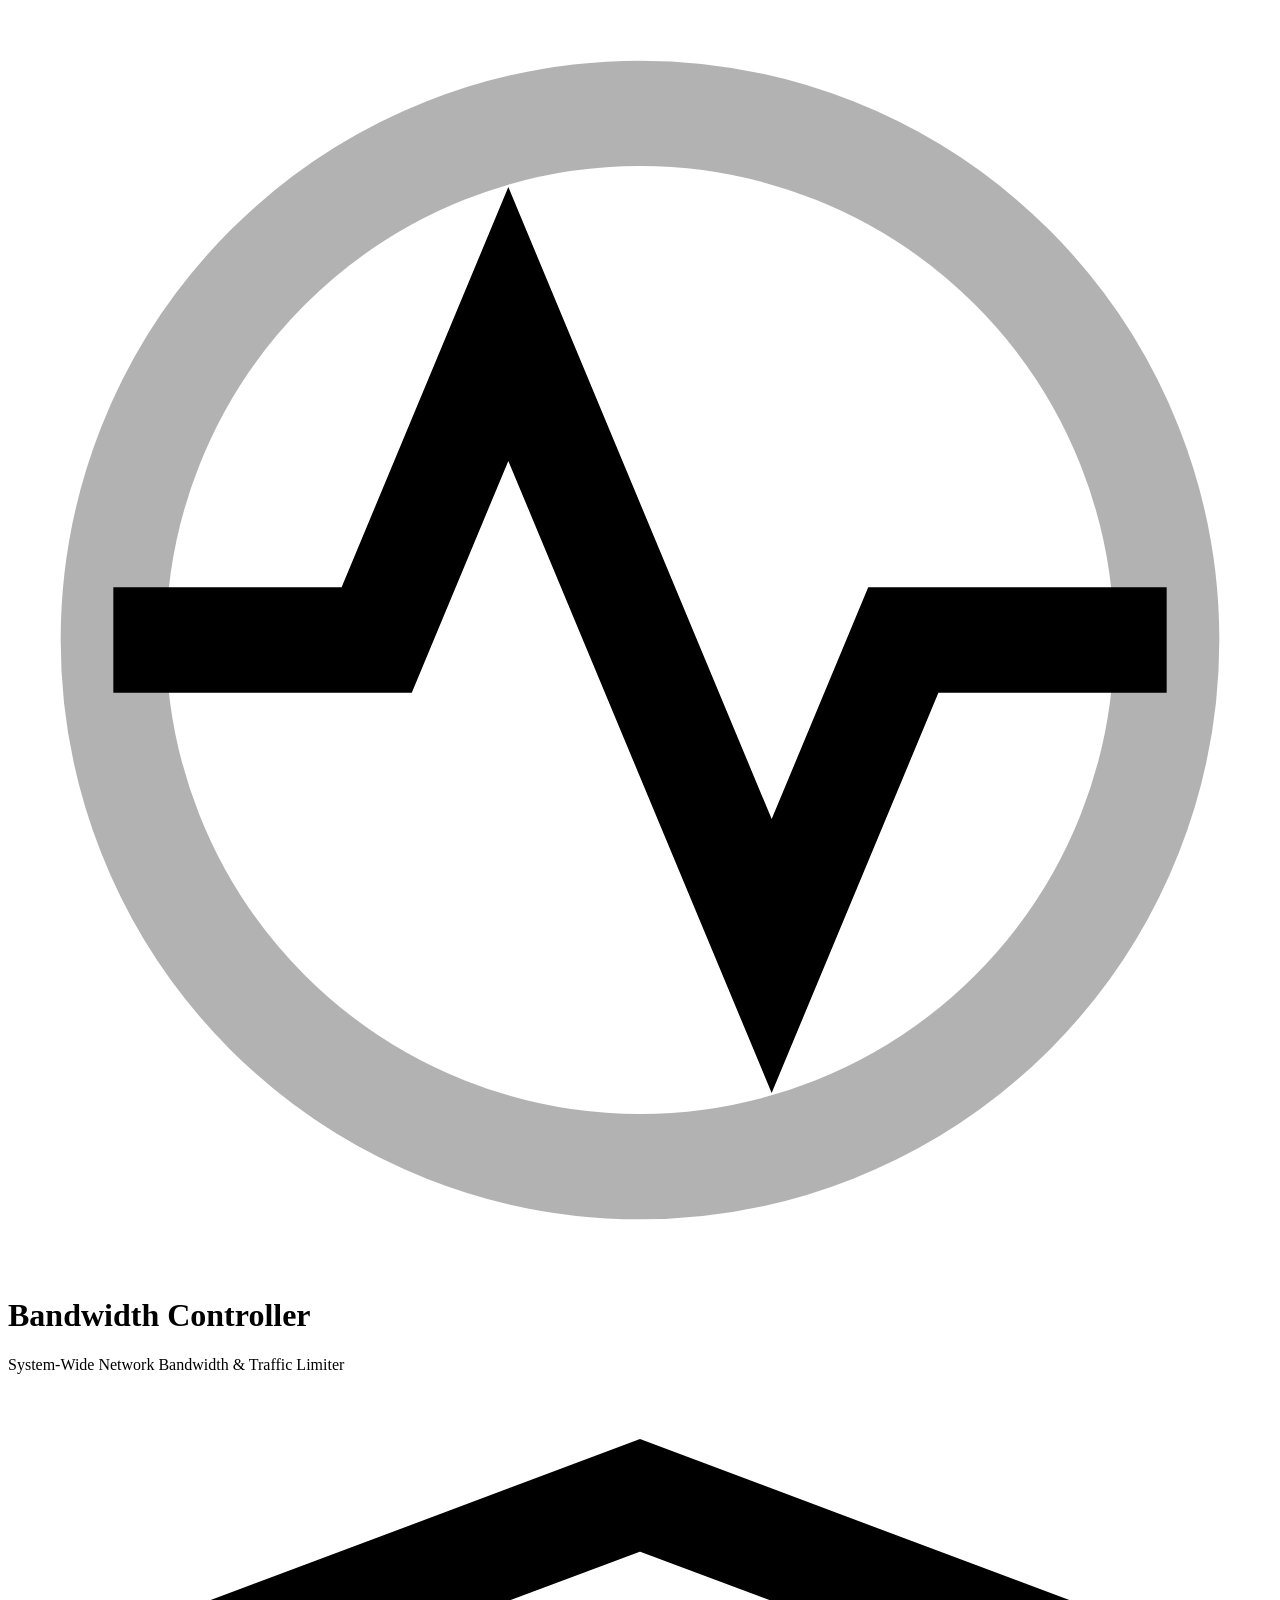
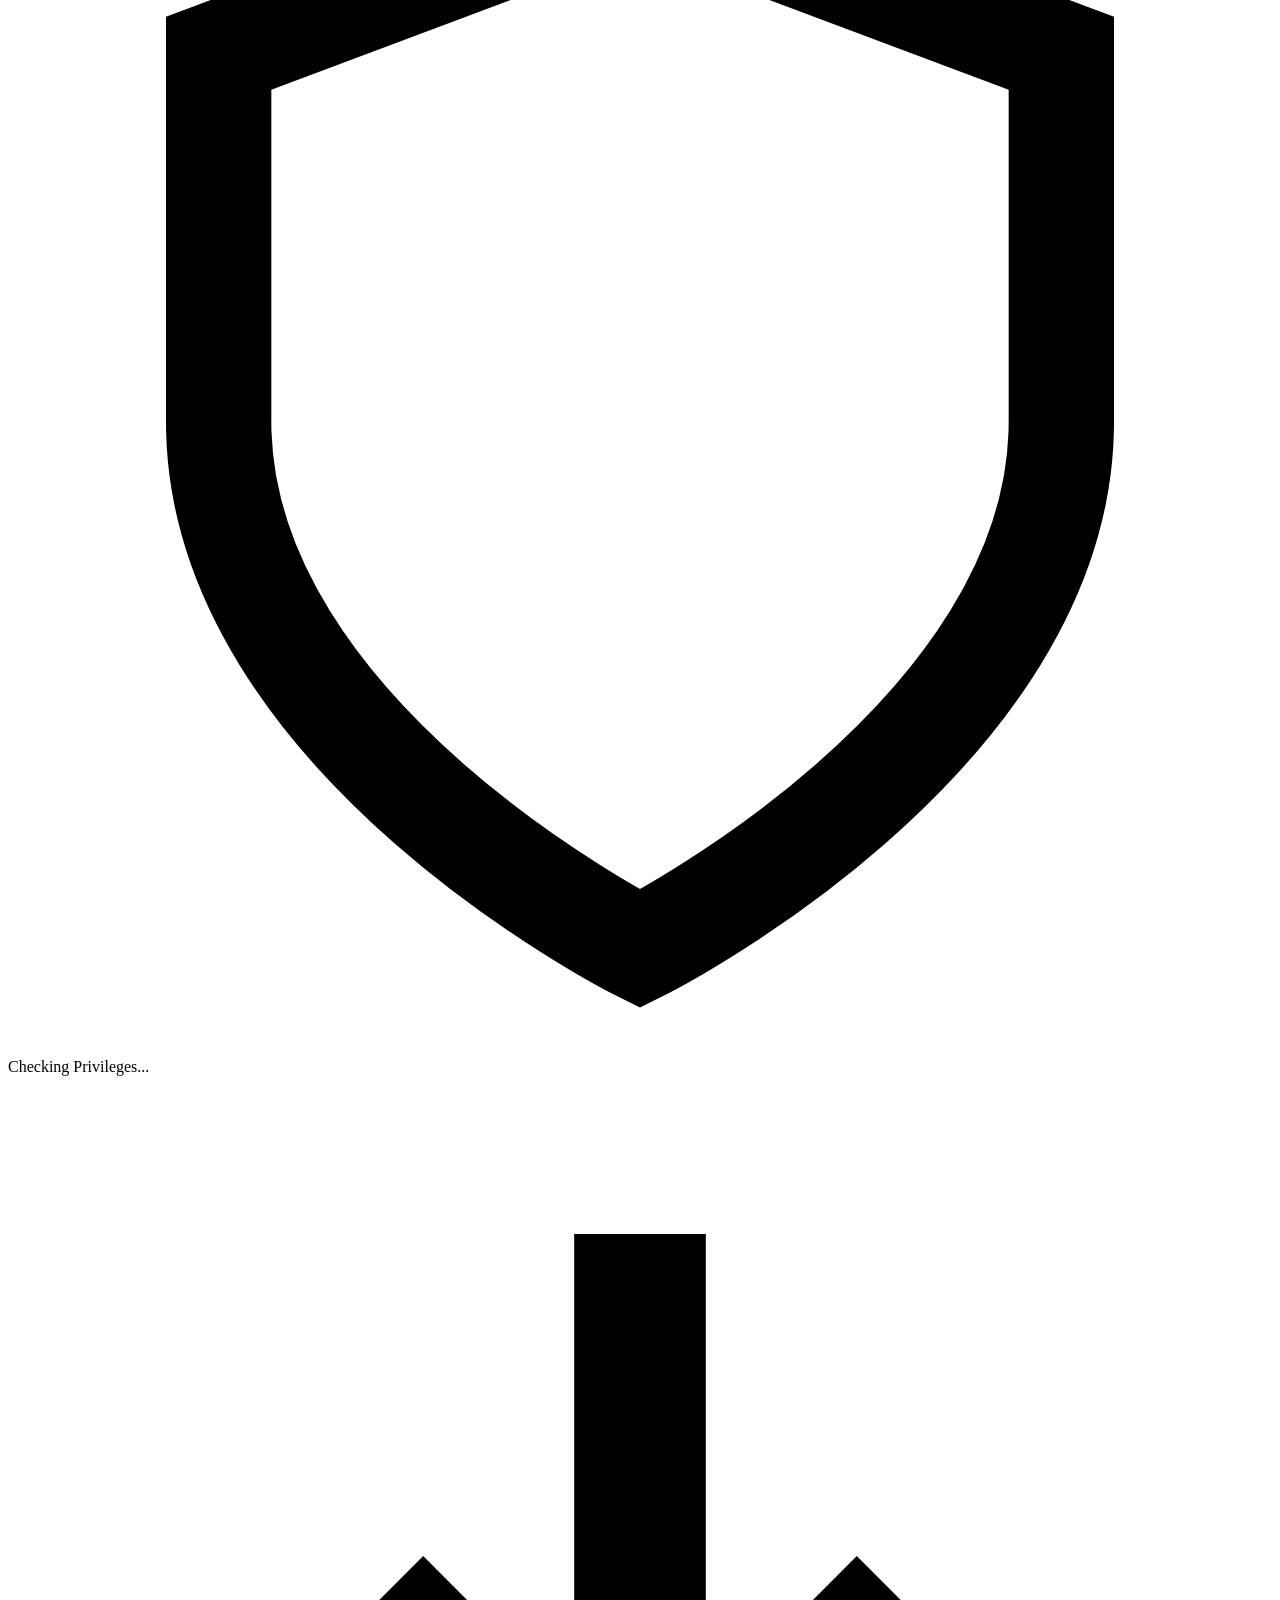
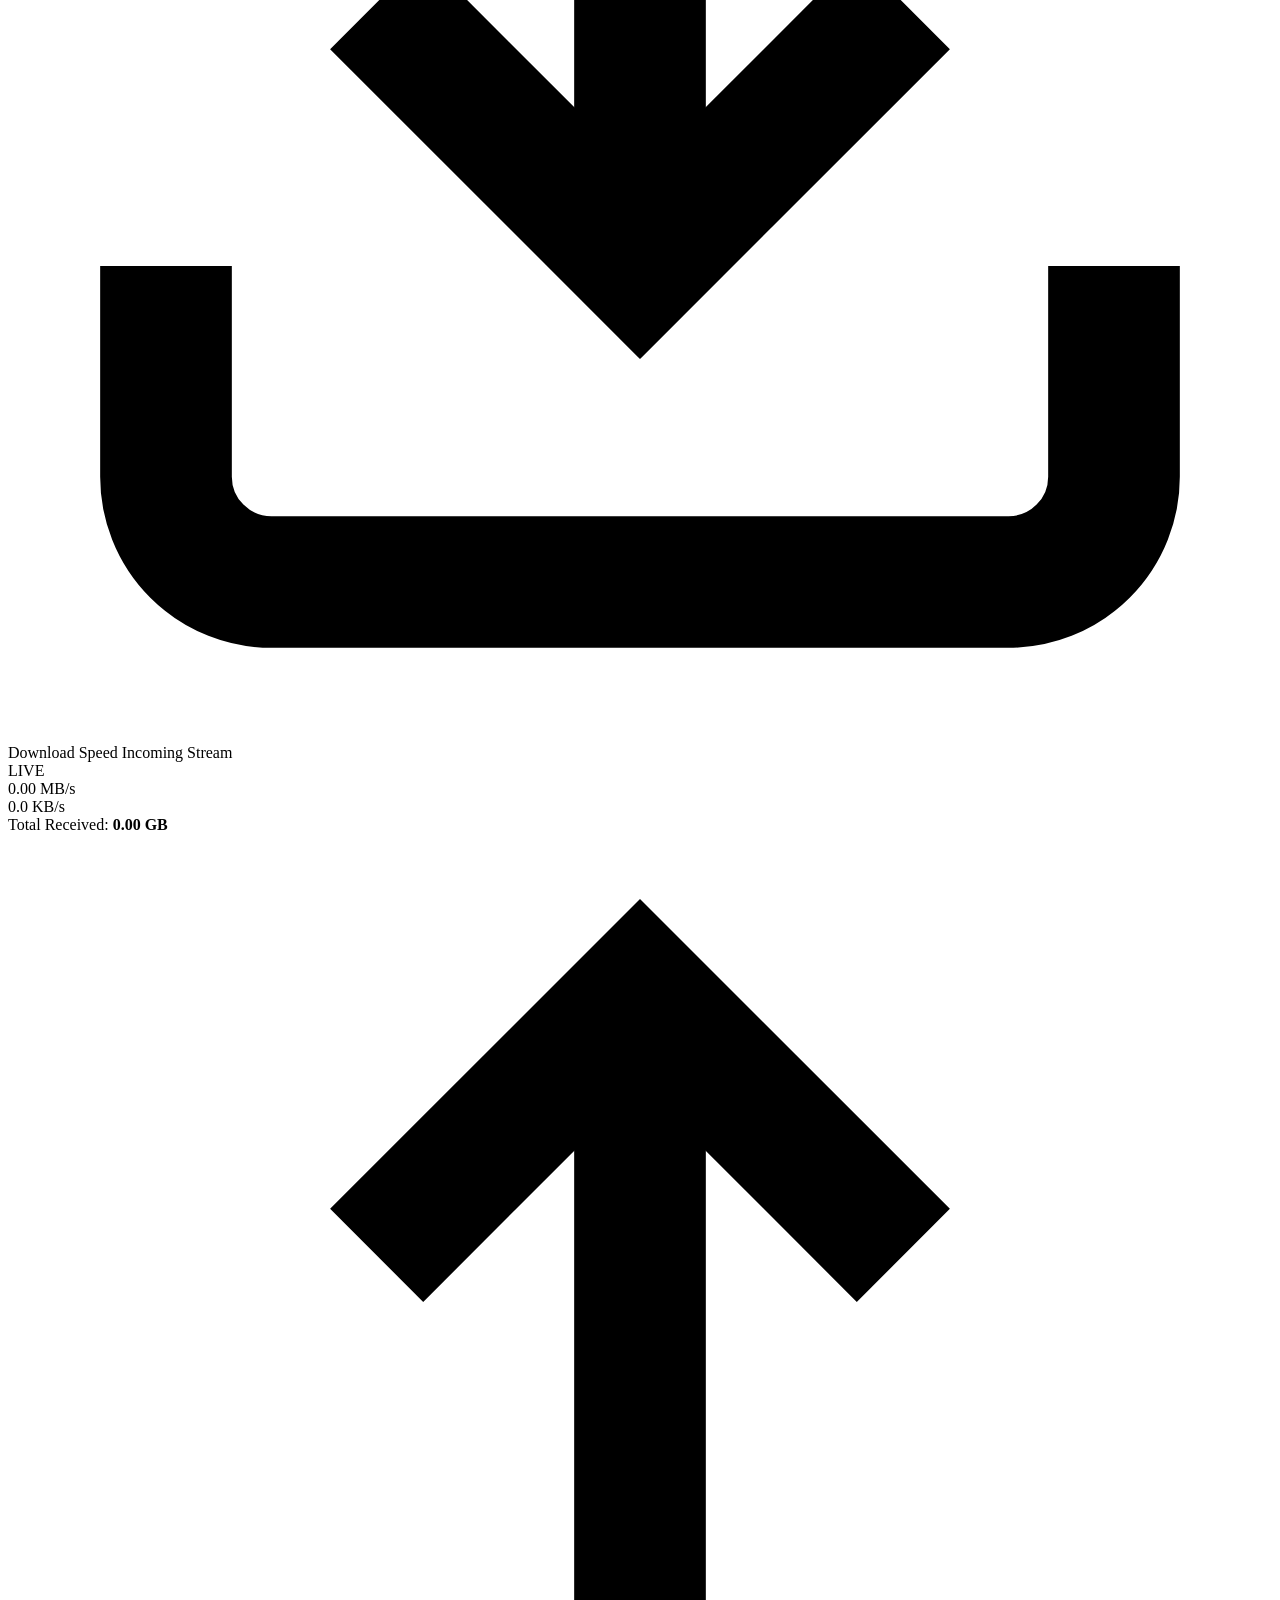
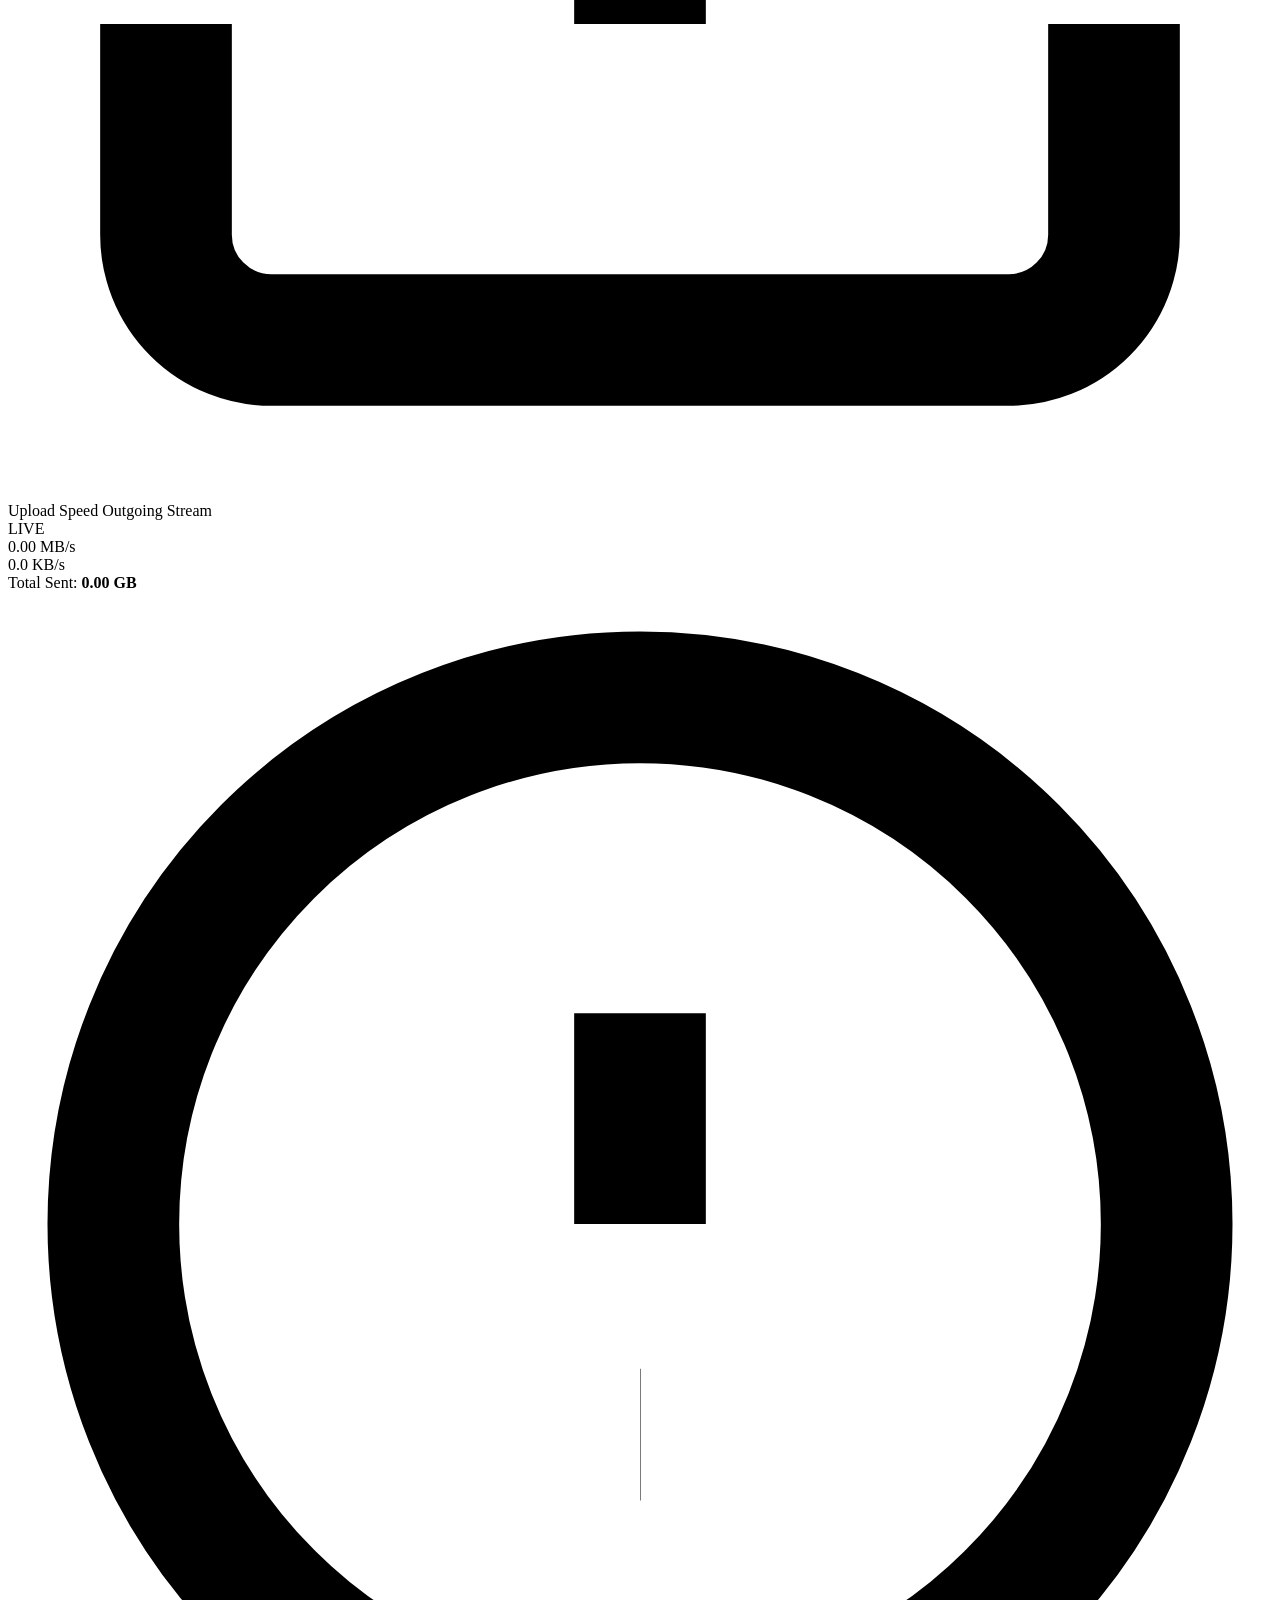
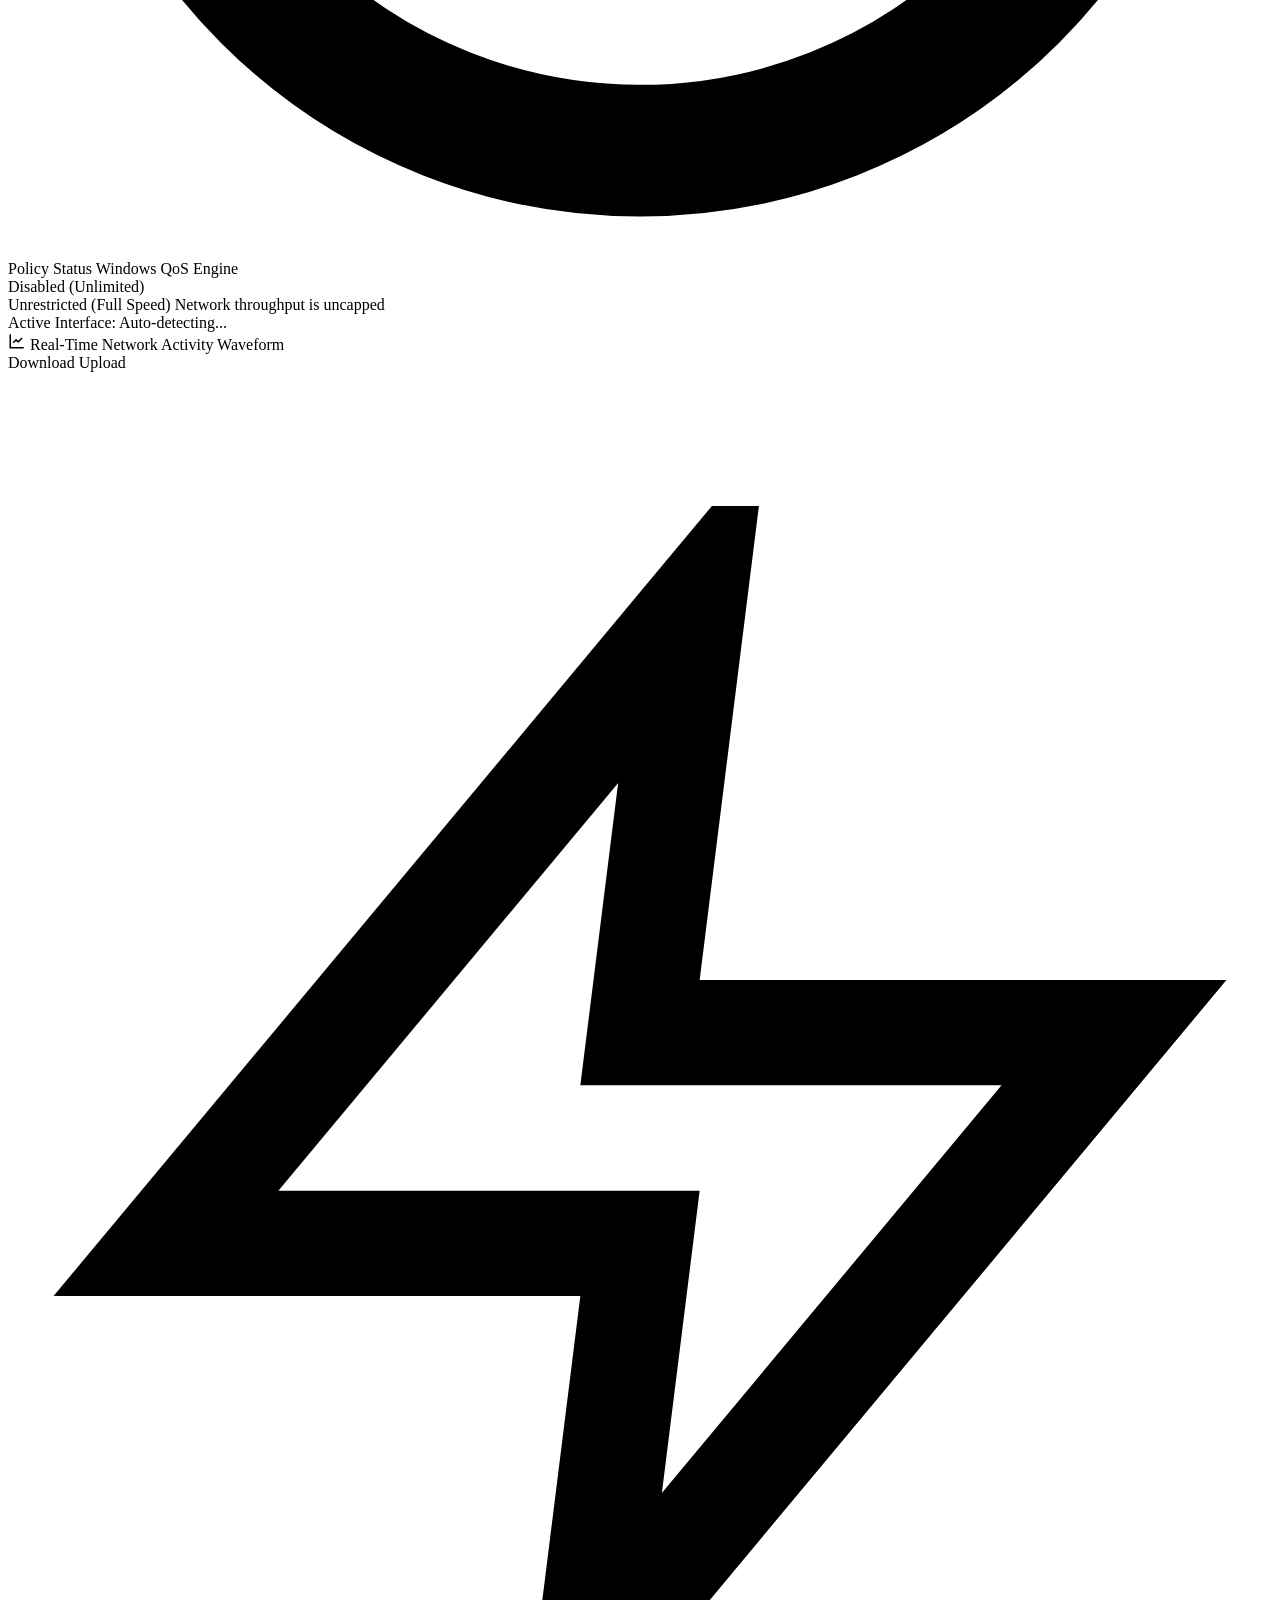
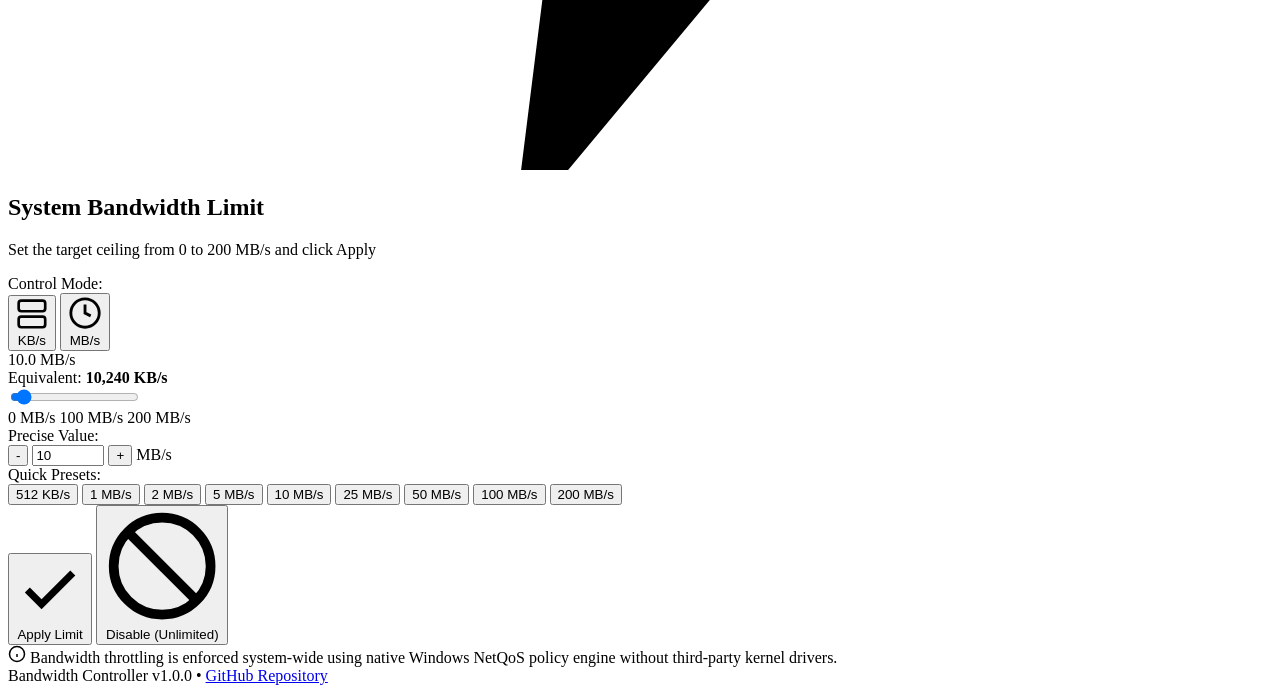
==== android/app/src/main/assets/index.html @ a3333308 "Add Android APK project and GitHub Actions build workflow" ====
<!DOCTYPE html>
<html lang="en" dir="ltr">
<head>
    <meta charset="UTF-8">
    <meta name="viewport" content="width=device-width, initial-scale=1.0">
    <title>Bandwidth Controller | System-Wide Network Limiter</title>
    <link rel="stylesheet" href="/static/style.css">
    <link rel="preconnect" href="https://fonts.googleapis.com">
    <link rel="preconnect" href="https://fonts.gstatic.com" crossorigin>
    <link href="https://fonts.googleapis.com/css2?family=Outfit:wght@300;400;500;600;700;800&family=Space+Grotesk:wght@400;500;600;700&display=swap" rel="stylesheet">
</head>
<body>
    <div class="bg-glow bg-glow-1"></div>
    <div class="bg-glow bg-glow-2"></div>
    <div class="bg-glow bg-glow-3"></div>

    <div class="app-container">
        <!-- Header -->
        <header class="app-header glass-card">
            <div class="header-brand">
                <div class="logo-box">
                    <svg class="network-pulse-icon" viewBox="0 0 24 24" fill="none" stroke="currentColor" stroke-width="2">
                        <circle cx="12" cy="12" r="10" stroke-opacity="0.3"></circle>
                        <path d="M2 12h5l2.5-6 5 12 2.5-6h5"></path>
                    </svg>
                </div>
                <div class="brand-text">
                    <h1 class="brand-title">Bandwidth Controller</h1>
                    <p class="brand-subtitle" id="subtitle-text">System-Wide Network Bandwidth & Traffic Limiter</p>
                </div>
            </div>

            <div class="header-actions">
                <div class="badge-status" id="admin-badge">
                    <span class="status-dot dot-yellow" id="admin-dot"></span>
                    <svg class="badge-icon" viewBox="0 0 24 24" fill="none" stroke="currentColor" stroke-width="2">
                        <path d="M12 22s8-4 8-10V5l-8-3-8 3v7c0 6 8 10 8 10z"></path>
                    </svg>
                    <span id="admin-text">Checking Privileges...</span>
                </div>
            </div>
        </header>

        <!-- Live Telemetry Section -->
        <section class="telemetry-grid">
            <!-- Download Speed Card -->
            <div class="metric-card glass-card">
                <div class="metric-header">
                    <div class="metric-title-group">
                        <span class="metric-icon-wrap download-icon-wrap">
                            <svg viewBox="0 0 24 24" fill="none" stroke="currentColor" stroke-width="2.5">
                                <path d="M21 15v4a2 2 0 0 1-2 2H5a2 2 0 0 1-2-2v-4"></path>
                                <polyline points="7 10 12 15 17 10"></polyline>
                                <line x1="12" y1="15" x2="12" y2="3"></line>
                            </svg>
                        </span>
                        <div>
                            <span class="metric-label">Download Speed</span>
                            <span class="metric-sub-label">Incoming Stream</span>
                        </div>
                    </div>
                    <span class="live-pill"><span class="pulse-ring"></span>LIVE</span>
                </div>
                <div class="metric-body">
                    <div class="metric-value-row">
                        <span class="metric-number" id="cur-download-mb">0.00</span>
                        <span class="metric-unit">MB/s</span>
                    </div>
                    <div class="metric-alt-value">
                        <span id="cur-download-kb">0.0</span> KB/s
                    </div>
                </div>
                <div class="metric-footer">
                    <span>Total Received:</span>
                    <strong id="total-download-gb">0.00 GB</strong>
                </div>
            </div>

            <!-- Upload Speed Card -->
            <div class="metric-card glass-card">
                <div class="metric-header">
                    <div class="metric-title-group">
                        <span class="metric-icon-wrap upload-icon-wrap">
                            <svg viewBox="0 0 24 24" fill="none" stroke="currentColor" stroke-width="2.5">
                                <path d="M21 15v4a2 2 0 0 1-2 2H5a2 2 0 0 1-2-2v-4"></path>
                                <polyline points="17 8 12 3 7 8"></polyline>
                                <line x1="12" y1="3" x2="12" y2="15"></line>
                            </svg>
                        </span>
                        <div>
                            <span class="metric-label">Upload Speed</span>
                            <span class="metric-sub-label">Outgoing Stream</span>
                        </div>
                    </div>
                    <span class="live-pill"><span class="pulse-ring ring-cyan"></span>LIVE</span>
                </div>
                <div class="metric-body">
                    <div class="metric-value-row">
                        <span class="metric-number" id="cur-upload-mb">0.00</span>
                        <span class="metric-unit">MB/s</span>
                    </div>
                    <div class="metric-alt-value">
                        <span id="cur-upload-kb">0.0</span> KB/s
                    </div>
                </div>
                <div class="metric-footer">
                    <span>Total Sent:</span>
                    <strong id="total-upload-gb">0.00 GB</strong>
                </div>
            </div>

            <!-- Active Limit Status Card -->
            <div class="metric-card glass-card status-card">
                <div class="metric-header">
                    <div class="metric-title-group">
                        <span class="metric-icon-wrap status-icon-wrap">
                            <svg viewBox="0 0 24 24" fill="none" stroke="currentColor" stroke-width="2.5">
                                <circle cx="12" cy="12" r="10"></circle>
                                <line x1="12" y1="8" x2="12" y2="12"></line>
                                <line x1="12" y1="16" x2="12.01" y2="16"></line>
                            </svg>
                        </span>
                        <div>
                            <span class="metric-label">Policy Status</span>
                            <span class="metric-sub-label">Windows QoS Engine</span>
                        </div>
                    </div>
                    <div id="status-badge" class="state-badge state-disabled">Disabled (Unlimited)</div>
                </div>
                <div class="metric-body status-body">
                    <div class="status-display-box" id="active-policy-info">
                        <span class="status-highlight" id="active-limit-text">Unrestricted (Full Speed)</span>
                        <span class="status-sub" id="active-limit-detail">Network throughput is uncapped</span>
                    </div>
                </div>
                <div class="metric-footer">
                    <span>Active Interface:</span>
                    <span id="active-iface-name" class="tag-iface">Auto-detecting...</span>
                </div>
            </div>
        </section>

        <!-- Live Waveform Graph -->
        <div class="chart-container glass-card">
            <div class="chart-header">
                <div class="chart-title">
                    <svg viewBox="0 0 24 24" width="18" height="18" fill="none" stroke="currentColor" stroke-width="2">
                        <path d="M3 3v18h18"></path>
                        <path d="M18.7 8l-5.1 5.2-2.8-2.7L7 14.3"></path>
                    </svg>
                    <span>Real-Time Network Activity Waveform</span>
                </div>
                <div class="chart-legend">
                    <span class="legend-item"><span class="legend-color dl-color"></span> Download</span>
                    <span class="legend-item"><span class="legend-color ul-color"></span> Upload</span>
                </div>
            </div>
            <canvas id="traffic-canvas" width="900" height="130"></canvas>
        </div>

        <!-- Main Bandwidth Control Card -->
        <main class="control-panel glass-card">
            <div class="control-panel-header">
                <div class="panel-title-wrap">
                    <div class="control-icon-circle">
                        <svg viewBox="0 0 24 24" fill="none" stroke="currentColor" stroke-width="2">
                            <polygon points="13 2 3 14 12 14 11 22 21 10 12 10 13 2"></polygon>
                        </svg>
                    </div>
                    <div>
                        <h2 class="panel-title">System Bandwidth Limit</h2>
                        <p class="panel-desc">Set the target ceiling from 0 to 200 MB/s and click Apply</p>
                    </div>
                </div>

                <!-- Unit Selector Toggle (KB/s vs MB/s) -->
                <div class="unit-selector-wrapper">
                    <span class="unit-selector-label">Control Mode:</span>
                    <div class="unit-toggle-pill">
                        <button class="unit-btn" id="btn-unit-kb" data-unit="KB" title="Control in Kilobytes per second">
                            <svg class="unit-icon" viewBox="0 0 24 24" fill="none" stroke="currentColor" stroke-width="2">
                                <rect x="2" y="2" width="20" height="8" rx="2" ry="2"></rect>
                                <rect x="2" y="14" width="20" height="8" rx="2" ry="2"></rect>
                                <line x1="6" y1="6" x2="6.01" y2="6"></line>
                                <line x1="6" y1="18" x2="6.01" y2="18"></line>
                            </svg>
                            <span>KB/s</span>
                        </button>
                        <button class="unit-btn active" id="btn-unit-mb" data-unit="MB" title="Control in Megabytes per second">
                            <svg class="unit-icon" viewBox="0 0 24 24" fill="none" stroke="currentColor" stroke-width="2">
                                <circle cx="12" cy="12" r="10"></circle>
                                <polyline points="12 6 12 12 16 14"></polyline>
                            </svg>
                            <span>MB/s</span>
                        </button>
                    </div>
                </div>
            </div>

            <!-- Slider & Direct Input Section -->
            <div class="slider-interactive-zone">
                <div class="value-readout-row">
                    <div class="readout-large">
                        <span class="readout-number" id="display-val">10.0</span>
                        <span class="readout-unit" id="display-unit">MB/s</span>
                    </div>
                    <div class="readout-secondary">
                        <span>Equivalent:</span>
                        <strong id="display-alt-val">10,240 KB/s</strong>
                    </div>
                </div>

                <!-- Dynamic Range Slider -->
                <div class="range-wrapper">
                    <input type="range" class="tech-slider" id="bandwidth-slider" min="0" max="200" step="0.5" value="10">
                </div>

                <!-- Slider Scale Limits -->
                <div class="slider-scale-ticks">
                    <span id="scale-min">0 MB/s</span>
                    <span id="scale-mid">100 MB/s</span>
                    <span id="scale-max">200 MB/s</span>
                </div>

                <!-- Numeric Direct Input Bar -->
                <div class="direct-input-bar">
                    <span class="direct-input-label">Precise Value:</span>
                    <div class="input-stepper-group">
                        <button class="step-btn" id="btn-step-down" title="Decrease">-</button>
                        <input type="number" class="tech-input" id="exact-number-input" value="10" min="0" max="200" step="0.5">
                        <button class="step-btn" id="btn-step-up" title="Increase">+</button>
                        <span class="input-addon-unit" id="input-addon-unit">MB/s</span>
                    </div>
                </div>
            </div>

            <!-- Quick Presets -->
            <div class="presets-section">
                <span class="presets-label">Quick Presets:</span>
                <div class="presets-grid">
                    <button class="preset-chip" data-kb="512">512 KB/s</button>
                    <button class="preset-chip" data-kb="1024">1 MB/s</button>
                    <button class="preset-chip" data-kb="2048">2 MB/s</button>
                    <button class="preset-chip" data-kb="5120">5 MB/s</button>
                    <button class="preset-chip active-preset" data-kb="10240">10 MB/s</button>
                    <button class="preset-chip" data-kb="25600">25 MB/s</button>
                    <button class="preset-chip" data-kb="51200">50 MB/s</button>
                    <button class="preset-chip" data-kb="102400">100 MB/s</button>
                    <button class="preset-chip" data-kb="204800">200 MB/s</button>
                </div>
            </div>

            <!-- Action Buttons: Apply & Remove -->
            <div class="actions-row">
                <button class="btn btn-apply" id="btn-apply">
                    <svg class="btn-icon" viewBox="0 0 24 24" fill="none" stroke="currentColor" stroke-width="2.5">
                        <polyline points="20 6 9 17 4 12"></polyline>
                    </svg>
                    <span>Apply Limit</span>
                </button>

                <button class="btn btn-disable" id="btn-disable">
                    <svg class="btn-icon" viewBox="0 0 24 24" fill="none" stroke="currentColor" stroke-width="2">
                        <circle cx="12" cy="12" r="10"></circle>
                        <line x1="4.93" y1="4.93" x2="19.07" y2="19.07"></line>
                    </svg>
                    <span>Disable (Unlimited)</span>
                </button>
            </div>
        </main>

        <!-- System Architecture & QoS Info Card -->
        <footer class="app-footer glass-card">
            <div class="footer-info">
                <svg viewBox="0 0 24 24" width="18" height="18" fill="none" stroke="currentColor" stroke-width="2">
                    <circle cx="12" cy="12" r="10"></circle>
                    <line x1="12" y1="16" x2="12" y2="12"></line>
                    <line x1="12" y1="8" x2="12.01" y2="8"></line>
                </svg>
                <span>
                    Bandwidth throttling is enforced system-wide using native Windows NetQoS policy engine without third-party kernel drivers.
                </span>
            </div>
            <div class="footer-links">
                <span>Bandwidth Controller v1.0.0</span>
                <span>•</span>
                <a href="https://github.com/DumbWeirdoC/Bandwidth-Controller" target="_blank" class="github-link">GitHub Repository</a>
            </div>
        </footer>
    </div>

    <!-- Toast Notification Container -->
    <div class="toast-container" id="toast-container"></div>

    <script src="/static/app.js"></script>
</body>
</html>
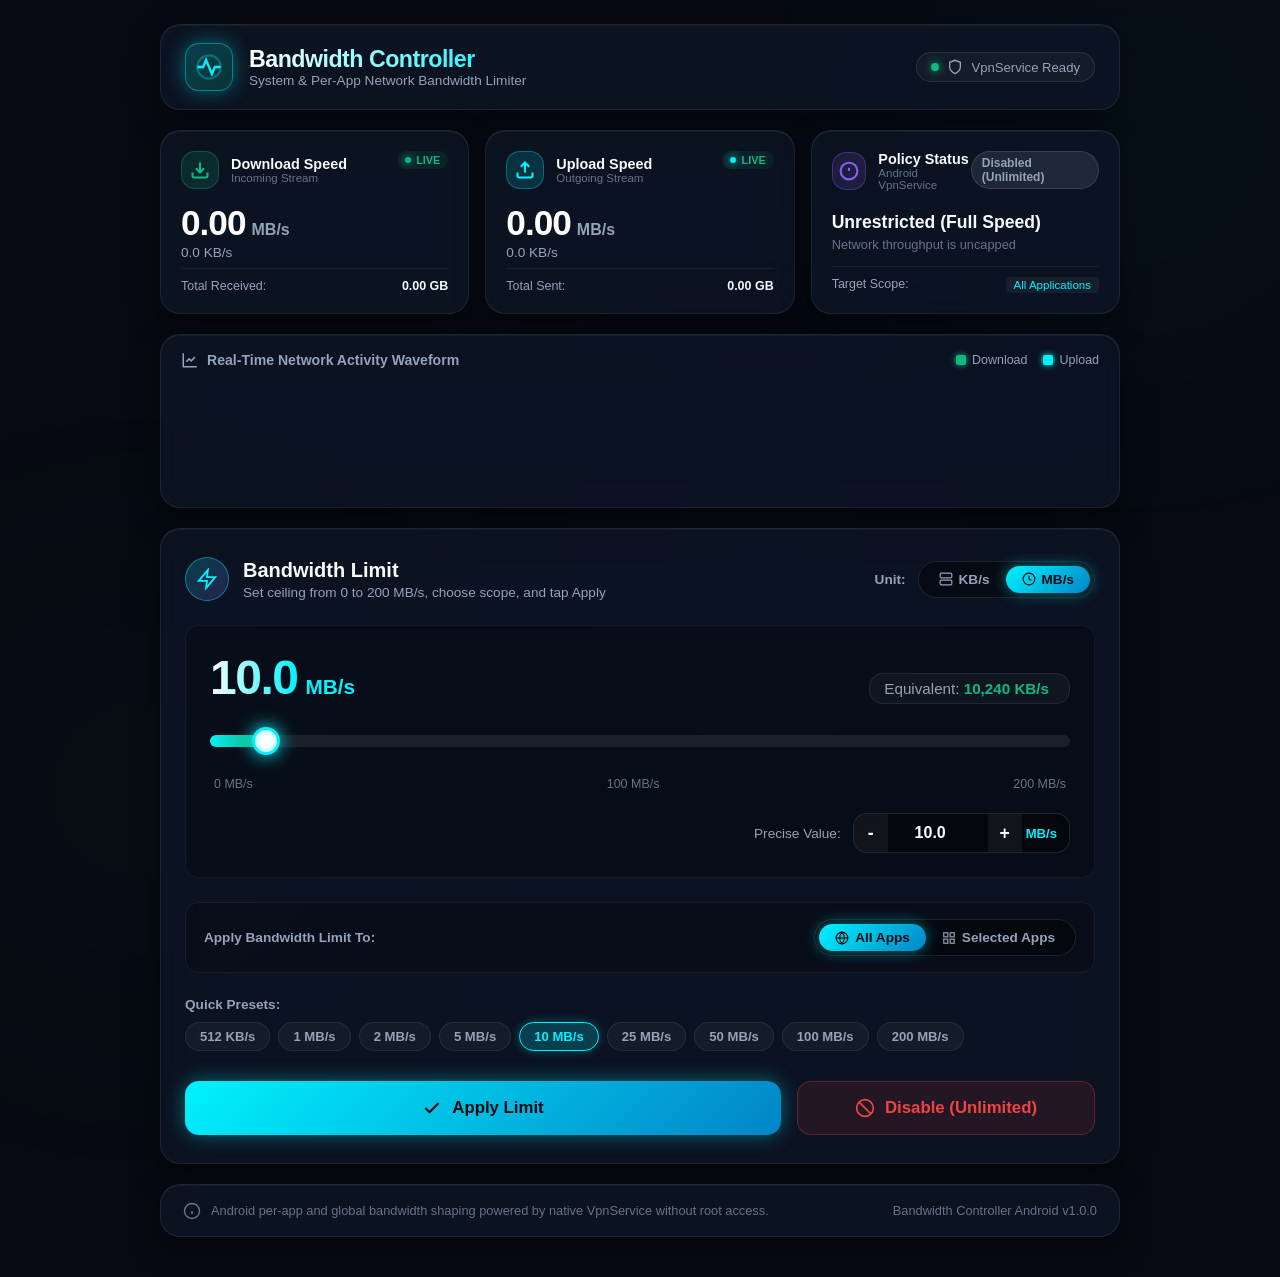
==== commit 5a071d67: "Add Android app with per-app bandwidth control and Gradle 8.7 CI build" ====
--- a/android/app/src/main/assets/index.html
+++ b/android/app/src/main/assets/index.html
@@ -2,9 +2,9 @@
 <html lang="en" dir="ltr">
 <head>
     <meta charset="UTF-8">
-    <meta name="viewport" content="width=device-width, initial-scale=1.0">
-    <title>Bandwidth Controller | System-Wide Network Limiter</title>
-    <link rel="stylesheet" href="/static/style.css">
+    <meta name="viewport" content="width=device-width, initial-scale=1.0, maximum-scale=1.0, user-scalable=no">
+    <title>Bandwidth Controller | Android Network Limiter</title>
+    <link rel="stylesheet" href="style.css">
     <link rel="preconnect" href="https://fonts.googleapis.com">
     <link rel="preconnect" href="https://fonts.gstatic.com" crossorigin>
     <link href="https://fonts.googleapis.com/css2?family=Outfit:wght@300;400;500;600;700;800&family=Space+Grotesk:wght@400;500;600;700&display=swap" rel="stylesheet">
@@ -26,24 +26,23 @@
                 </div>
                 <div class="brand-text">
                     <h1 class="brand-title">Bandwidth Controller</h1>
-                    <p class="brand-subtitle" id="subtitle-text">System-Wide Network Bandwidth & Traffic Limiter</p>
+                    <p class="brand-subtitle">System & Per-App Network Bandwidth Limiter</p>
                 </div>
             </div>
 
             <div class="header-actions">
                 <div class="badge-status" id="admin-badge">
-                    <span class="status-dot dot-yellow" id="admin-dot"></span>
+                    <span class="status-dot dot-green" id="admin-dot"></span>
                     <svg class="badge-icon" viewBox="0 0 24 24" fill="none" stroke="currentColor" stroke-width="2">
                         <path d="M12 22s8-4 8-10V5l-8-3-8 3v7c0 6 8 10 8 10z"></path>
                     </svg>
-                    <span id="admin-text">Checking Privileges...</span>
+                    <span id="admin-text">VpnService Ready</span>
                 </div>
             </div>
         </header>
 
         <!-- Live Telemetry Section -->
         <section class="telemetry-grid">
-            <!-- Download Speed Card -->
             <div class="metric-card glass-card">
                 <div class="metric-header">
                     <div class="metric-title-group">
@@ -76,7 +75,6 @@
                 </div>
             </div>
 
-            <!-- Upload Speed Card -->
             <div class="metric-card glass-card">
                 <div class="metric-header">
                     <div class="metric-title-group">
@@ -109,7 +107,6 @@
                 </div>
             </div>
 
-            <!-- Active Limit Status Card -->
             <div class="metric-card glass-card status-card">
                 <div class="metric-header">
                     <div class="metric-title-group">
@@ -122,7 +119,7 @@
                         </span>
                         <div>
                             <span class="metric-label">Policy Status</span>
-                            <span class="metric-sub-label">Windows QoS Engine</span>
+                            <span class="metric-sub-label">Android VpnService</span>
                         </div>
                     </div>
                     <div id="status-badge" class="state-badge state-disabled">Disabled (Unlimited)</div>
@@ -134,8 +131,8 @@
                     </div>
                 </div>
                 <div class="metric-footer">
-                    <span>Active Interface:</span>
-                    <span id="active-iface-name" class="tag-iface">Auto-detecting...</span>
+                    <span>Target Scope:</span>
+                    <span id="active-scope-tag" class="tag-iface">All Applications</span>
                 </div>
             </div>
         </section>
@@ -168,21 +165,19 @@
                         </svg>
                     </div>
                     <div>
-                        <h2 class="panel-title">System Bandwidth Limit</h2>
-                        <p class="panel-desc">Set the target ceiling from 0 to 200 MB/s and click Apply</p>
+                        <h2 class="panel-title">Bandwidth Limit</h2>
+                        <p class="panel-desc">Set ceiling from 0 to 200 MB/s, choose scope, and tap Apply</p>
                     </div>
                 </div>
 
                 <!-- Unit Selector Toggle (KB/s vs MB/s) -->
                 <div class="unit-selector-wrapper">
-                    <span class="unit-selector-label">Control Mode:</span>
+                    <span class="unit-selector-label">Unit:</span>
                     <div class="unit-toggle-pill">
                         <button class="unit-btn" id="btn-unit-kb" data-unit="KB" title="Control in Kilobytes per second">
                             <svg class="unit-icon" viewBox="0 0 24 24" fill="none" stroke="currentColor" stroke-width="2">
                                 <rect x="2" y="2" width="20" height="8" rx="2" ry="2"></rect>
                                 <rect x="2" y="14" width="20" height="8" rx="2" ry="2"></rect>
-                                <line x1="6" y1="6" x2="6.01" y2="6"></line>
-                                <line x1="6" y1="18" x2="6.01" y2="18"></line>
                             </svg>
                             <span>KB/s</span>
                         </button>
@@ -210,19 +205,16 @@
                     </div>
                 </div>
 
-                <!-- Dynamic Range Slider -->
                 <div class="range-wrapper">
                     <input type="range" class="tech-slider" id="bandwidth-slider" min="0" max="200" step="0.5" value="10">
                 </div>
 
-                <!-- Slider Scale Limits -->
                 <div class="slider-scale-ticks">
                     <span id="scale-min">0 MB/s</span>
                     <span id="scale-mid">100 MB/s</span>
                     <span id="scale-max">200 MB/s</span>
                 </div>
 
-                <!-- Numeric Direct Input Bar -->
                 <div class="direct-input-bar">
                     <span class="direct-input-label">Precise Value:</span>
                     <div class="input-stepper-group">
@@ -230,6 +222,43 @@
                         <input type="number" class="tech-input" id="exact-number-input" value="10" min="0" max="200" step="0.5">
                         <button class="step-btn" id="btn-step-up" title="Increase">+</button>
                         <span class="input-addon-unit" id="input-addon-unit">MB/s</span>
+                    </div>
+                </div>
+            </div>
+
+            <!-- Target Scope Selector: All Apps vs Specific Apps -->
+            <div class="scope-section">
+                <div class="scope-header">
+                    <span class="presets-label">Apply Bandwidth Limit To:</span>
+                    <div class="unit-toggle-pill">
+                        <button class="unit-btn active" id="btn-scope-all" data-scope="all">
+                            <svg class="unit-icon" viewBox="0 0 24 24" fill="none" stroke="currentColor" stroke-width="2">
+                                <circle cx="12" cy="12" r="10"></circle>
+                                <line x1="2" y1="12" x2="22" y2="12"></line>
+                                <path d="M12 2a15.3 15.3 0 0 1 4 10 15.3 15.3 0 0 1-4 10 15.3 15.3 0 0 1-4-10 15.3 15.3 0 0 1 4-10z"></path>
+                            </svg>
+                            <span>All Apps</span>
+                        </button>
+                        <button class="unit-btn" id="btn-scope-selected" data-scope="selected">
+                            <svg class="unit-icon" viewBox="0 0 24 24" fill="none" stroke="currentColor" stroke-width="2">
+                                <rect x="3" y="3" width="7" height="7"></rect>
+                                <rect x="14" y="3" width="7" height="7"></rect>
+                                <rect x="14" y="14" width="7" height="7"></rect>
+                                <rect x="3" y="14" width="7" height="7"></rect>
+                            </svg>
+                            <span>Selected Apps</span>
+                        </button>
+                    </div>
+                </div>
+
+                <!-- Per-App Picker Drawer -->
+                <div class="app-picker-box" id="app-picker-box" style="display: none;">
+                    <div class="app-picker-toolbar">
+                        <input type="text" class="app-search-input" id="app-search-input" placeholder="Search installed apps (e.g. YouTube, Chrome)...">
+                        <span class="selected-count-badge" id="selected-count-badge">0 selected</span>
+                    </div>
+                    <div class="app-list" id="app-list">
+                        <div class="app-list-empty">Loading installed apps...</div>
                     </div>
                 </div>
             </div>
@@ -250,7 +279,7 @@
                 </div>
             </div>
 
-            <!-- Action Buttons: Apply & Remove -->
+            <!-- Action Buttons -->
             <div class="actions-row">
                 <button class="btn btn-apply" id="btn-apply">
                     <svg class="btn-icon" viewBox="0 0 24 24" fill="none" stroke="currentColor" stroke-width="2.5">
@@ -269,7 +298,6 @@
             </div>
         </main>
 
-        <!-- System Architecture & QoS Info Card -->
         <footer class="app-footer glass-card">
             <div class="footer-info">
                 <svg viewBox="0 0 24 24" width="18" height="18" fill="none" stroke="currentColor" stroke-width="2">
@@ -278,20 +306,16 @@
                     <line x1="12" y1="8" x2="12.01" y2="8"></line>
                 </svg>
                 <span>
-                    Bandwidth throttling is enforced system-wide using native Windows NetQoS policy engine without third-party kernel drivers.
+                    Android per-app and global bandwidth shaping powered by native VpnService without root access.
                 </span>
             </div>
             <div class="footer-links">
-                <span>Bandwidth Controller v1.0.0</span>
-                <span>•</span>
-                <a href="https://github.com/DumbWeirdoC/Bandwidth-Controller" target="_blank" class="github-link">GitHub Repository</a>
+                <span>Bandwidth Controller Android v1.0.0</span>
             </div>
         </footer>
     </div>
 
-    <!-- Toast Notification Container -->
     <div class="toast-container" id="toast-container"></div>
-
-    <script src="/static/app.js"></script>
+    <script src="app.js"></script>
 </body>
 </html>
--- a/android/app/src/main/assets/style.css
+++ b/android/app/src/main/assets/style.css
@@ -0,0 +1,1083 @@
+/* Bandwidth Controller - Modern Cyber & Glassmorphic Styles */
+
+:root {
+    --bg-dark: #070a12;
+    --card-bg: rgba(15, 23, 42, 0.65);
+    --card-border: rgba(255, 255, 255, 0.08);
+    --card-hover-border: rgba(0, 242, 254, 0.35);
+
+    --primary-cyan: #00f2fe;
+    --primary-emerald: #10b981;
+    --primary-blue: #0284c7;
+    --primary-violet: #8b5cf6;
+    --danger-red: #ef4444;
+    --warning-yellow: #f59e0b;
+
+    --text-main: #f8fafc;
+    --text-muted: #94a3b8;
+    --text-sub: #64748b;
+
+    --glow-cyan: 0 0 20px rgba(0, 242, 254, 0.4);
+    --glow-emerald: 0 0 20px rgba(16, 185, 129, 0.4);
+    --glow-red: 0 0 20px rgba(239, 68, 68, 0.3);
+
+    --radius-sm: 8px;
+    --radius-md: 14px;
+    --radius-lg: 20px;
+    --radius-full: 9999px;
+
+    --font-main: 'Outfit', 'Space Grotesk', -apple-system, BlinkMacSystemFont, 'Segoe UI', Roboto, sans-serif;
+    --font-en: 'Outfit', sans-serif;
+}
+
+* {
+    box-sizing: border-box;
+    margin: 0;
+    padding: 0;
+    -webkit-font-smoothing: antialiased;
+}
+
+body {
+    background-color: var(--bg-dark);
+    color: var(--text-main);
+    font-family: var(--font-main);
+    min-height: 100vh;
+    overflow-x: hidden;
+    position: relative;
+    display: flex;
+    justify-content: center;
+    padding: 24px 16px 40px;
+}
+
+/* Ambient Background Glow */
+.bg-glow {
+    position: fixed;
+    border-radius: 50%;
+    filter: blur(140px);
+    pointer-events: none;
+    z-index: 0;
+    opacity: 0.4;
+}
+
+.bg-glow-1 {
+    width: 480px;
+    height: 480px;
+    background: radial-gradient(circle, rgba(0, 242, 254, 0.25) 0%, transparent 70%);
+    top: -100px;
+    right: -100px;
+}
+
+.bg-glow-2 {
+    width: 520px;
+    height: 520px;
+    background: radial-gradient(circle, rgba(16, 185, 129, 0.2) 0%, transparent 70%);
+    bottom: -150px;
+    left: -120px;
+}
+
+.bg-glow-3 {
+    width: 380px;
+    height: 380px;
+    background: radial-gradient(circle, rgba(139, 92, 246, 0.18) 0%, transparent 70%);
+    top: 40%;
+    left: 45%;
+}
+
+/* Container */
+.app-container {
+    width: 100%;
+    max-width: 960px;
+    position: relative;
+    z-index: 1;
+    display: flex;
+    flex-direction: column;
+    gap: 20px;
+}
+
+/* Glassmorphism Card Base */
+.glass-card {
+    background: var(--card-bg);
+    border: 1px solid var(--card-border);
+    border-radius: var(--radius-lg);
+    backdrop-filter: blur(20px);
+    -webkit-backdrop-filter: blur(20px);
+    box-shadow: 0 10px 30px rgba(0, 0, 0, 0.4), inset 0 1px 0 rgba(255, 255, 255, 0.05);
+    transition: all 0.3s cubic-bezier(0.16, 1, 0.3, 1);
+}
+
+.glass-card:hover {
+    border-color: var(--card-hover-border);
+}
+
+/* Header */
+.app-header {
+    display: flex;
+    justify-content: space-between;
+    align-items: center;
+    padding: 18px 24px;
+}
+
+.header-brand {
+    display: flex;
+    align-items: center;
+    gap: 16px;
+}
+
+.logo-box {
+    width: 48px;
+    height: 48px;
+    border-radius: var(--radius-md);
+    background: linear-gradient(135deg, rgba(0, 242, 254, 0.2), rgba(16, 185, 129, 0.2));
+    border: 1px solid rgba(0, 242, 254, 0.4);
+    display: flex;
+    align-items: center;
+    justify-content: center;
+    color: var(--primary-cyan);
+    box-shadow: var(--glow-cyan);
+}
+
+.network-pulse-icon {
+    width: 28px;
+    height: 28px;
+    animation: pulseIcon 2.5s infinite ease-in-out;
+}
+
+@keyframes pulseIcon {
+    0%, 100% { transform: scale(1); opacity: 0.9; }
+    50% { transform: scale(1.08); opacity: 1; }
+}
+
+.brand-title {
+    font-size: 1.45rem;
+    font-weight: 800;
+    font-family: var(--font-en);
+    background: linear-gradient(90deg, #ffffff, var(--primary-cyan));
+    -webkit-background-clip: text;
+    -webkit-text-fill-color: transparent;
+    letter-spacing: -0.5px;
+}
+
+.brand-subtitle {
+    font-size: 0.85rem;
+    color: var(--text-muted);
+    font-weight: 400;
+}
+
+.header-actions {
+    display: flex;
+    align-items: center;
+    gap: 12px;
+}
+
+.badge-status {
+    display: flex;
+    align-items: center;
+    gap: 8px;
+    padding: 6px 14px;
+    border-radius: var(--radius-full);
+    background: rgba(255, 255, 255, 0.04);
+    border: 1px solid rgba(255, 255, 255, 0.1);
+    font-size: 0.82rem;
+    color: var(--text-muted);
+}
+
+.badge-icon {
+    width: 16px;
+    height: 16px;
+}
+
+.status-dot {
+    width: 8px;
+    height: 8px;
+    border-radius: 50%;
+}
+
+.dot-green {
+    background: var(--primary-emerald);
+    box-shadow: 0 0 10px var(--primary-emerald);
+}
+
+.dot-yellow {
+    background: var(--warning-yellow);
+    box-shadow: 0 0 10px var(--warning-yellow);
+}
+
+.glass-btn {
+    background: rgba(255, 255, 255, 0.05);
+    border: 1px solid rgba(255, 255, 255, 0.12);
+    border-radius: var(--radius-md);
+    color: var(--text-main);
+    padding: 8px 14px;
+    cursor: pointer;
+    font-family: var(--font-en);
+    font-weight: 600;
+    font-size: 0.85rem;
+    transition: all 0.2s;
+}
+
+.glass-btn:hover {
+    background: rgba(255, 255, 255, 0.1);
+    border-color: var(--primary-cyan);
+    color: var(--primary-cyan);
+}
+
+/* Telemetry Grid */
+.telemetry-grid {
+    display: grid;
+    grid-template-columns: repeat(3, 1fr);
+    gap: 16px;
+}
+
+@media (max-width: 768px) {
+    .telemetry-grid {
+        grid-template-columns: 1fr;
+    }
+}
+
+.metric-card {
+    padding: 20px;
+    display: flex;
+    flex-direction: column;
+    justify-content: space-between;
+    min-height: 150px;
+    position: relative;
+    overflow: hidden;
+}
+
+.metric-header {
+    display: flex;
+    justify-content: space-between;
+    align-items: flex-start;
+}
+
+.metric-title-group {
+    display: flex;
+    align-items: center;
+    gap: 12px;
+}
+
+.metric-icon-wrap {
+    width: 38px;
+    height: 38px;
+    border-radius: var(--radius-md);
+    display: flex;
+    align-items: center;
+    justify-content: center;
+}
+
+.metric-icon-wrap svg {
+    width: 20px;
+    height: 20px;
+}
+
+.download-icon-wrap {
+    background: rgba(16, 185, 129, 0.15);
+    color: var(--primary-emerald);
+    border: 1px solid rgba(16, 185, 129, 0.3);
+}
+
+.upload-icon-wrap {
+    background: rgba(0, 242, 254, 0.15);
+    color: var(--primary-cyan);
+    border: 1px solid rgba(0, 242, 254, 0.3);
+}
+
+.status-icon-wrap {
+    background: rgba(139, 92, 246, 0.15);
+    color: var(--primary-violet);
+    border: 1px solid rgba(139, 92, 246, 0.3);
+}
+
+.metric-label {
+    display: block;
+    font-size: 0.9rem;
+    font-weight: 600;
+    color: var(--text-main);
+}
+
+.metric-sub-label {
+    display: block;
+    font-size: 0.72rem;
+    color: var(--text-sub);
+    font-family: var(--font-en);
+}
+
+.live-pill {
+    display: flex;
+    align-items: center;
+    gap: 5px;
+    font-family: var(--font-en);
+    font-size: 0.68rem;
+    font-weight: 700;
+    color: var(--primary-emerald);
+    background: rgba(16, 185, 129, 0.1);
+    padding: 3px 8px;
+    border-radius: var(--radius-full);
+}
+
+.pulse-ring {
+    width: 6px;
+    height: 6px;
+    border-radius: 50%;
+    background: var(--primary-emerald);
+    box-shadow: 0 0 8px var(--primary-emerald);
+    animation: pulseRing 1.5s infinite;
+}
+
+.ring-cyan {
+    background: var(--primary-cyan);
+    box-shadow: 0 0 8px var(--primary-cyan);
+}
+
+@keyframes pulseRing {
+    0%, 100% { opacity: 0.4; transform: scale(0.9); }
+    50% { opacity: 1; transform: scale(1.3); }
+}
+
+.metric-body {
+    margin: 14px 0 8px;
+}
+
+.metric-value-row {
+    display: flex;
+    align-items: baseline;
+    gap: 6px;
+}
+
+.metric-number {
+    font-family: var(--font-en);
+    font-size: 2.2rem;
+    font-weight: 800;
+    color: #fff;
+    letter-spacing: -1px;
+}
+
+.metric-unit {
+    font-family: var(--font-en);
+    font-size: 1rem;
+    font-weight: 600;
+    color: var(--text-muted);
+}
+
+.metric-alt-value {
+    font-family: var(--font-en);
+    font-size: 0.85rem;
+    color: var(--text-muted);
+    margin-top: 2px;
+}
+
+.metric-footer {
+    border-top: 1px solid rgba(255, 255, 255, 0.06);
+    padding-top: 10px;
+    display: flex;
+    justify-content: space-between;
+    font-size: 0.78rem;
+    color: var(--text-muted);
+}
+
+.metric-footer strong {
+    font-family: var(--font-en);
+    color: var(--text-main);
+}
+
+/* Status Card specific */
+.state-badge {
+    padding: 4px 10px;
+    border-radius: var(--radius-full);
+    font-size: 0.75rem;
+    font-weight: 600;
+}
+
+.state-disabled {
+    background: rgba(148, 163, 184, 0.15);
+    color: var(--text-muted);
+    border: 1px solid rgba(148, 163, 184, 0.2);
+}
+
+.state-active {
+    background: rgba(16, 185, 129, 0.15);
+    color: var(--primary-emerald);
+    border: 1px solid rgba(16, 185, 129, 0.4);
+    box-shadow: 0 0 15px rgba(16, 185, 129, 0.25);
+}
+
+.status-highlight {
+    font-size: 1.1rem;
+    font-weight: 700;
+    color: var(--text-main);
+    display: block;
+}
+
+.status-sub {
+    font-size: 0.8rem;
+    color: var(--text-sub);
+    display: block;
+    margin-top: 4px;
+}
+
+.tag-iface {
+    font-family: var(--font-en);
+    background: rgba(255, 255, 255, 0.05);
+    padding: 2px 8px;
+    border-radius: 4px;
+    font-size: 0.72rem;
+    color: var(--primary-cyan);
+}
+
+/* Waveform Chart */
+.chart-container {
+    padding: 16px 20px;
+}
+
+.chart-header {
+    display: flex;
+    justify-content: space-between;
+    align-items: center;
+    margin-bottom: 12px;
+}
+
+.chart-title {
+    display: flex;
+    align-items: center;
+    gap: 8px;
+    font-size: 0.88rem;
+    font-weight: 600;
+    color: var(--text-muted);
+}
+
+.chart-legend {
+    display: flex;
+    gap: 16px;
+    font-size: 0.78rem;
+    font-family: var(--font-en);
+}
+
+.legend-item {
+    display: flex;
+    align-items: center;
+    gap: 6px;
+    color: var(--text-muted);
+}
+
+.legend-color {
+    width: 10px;
+    height: 10px;
+    border-radius: 2px;
+}
+
+.dl-color {
+    background: var(--primary-emerald);
+    box-shadow: 0 0 6px var(--primary-emerald);
+}
+
+.ul-color {
+    background: var(--primary-cyan);
+    box-shadow: 0 0 6px var(--primary-cyan);
+}
+
+#traffic-canvas {
+    width: 100%;
+    height: 110px;
+    display: block;
+}
+
+/* Control Panel */
+.control-panel {
+    padding: 28px 24px;
+    display: flex;
+    flex-direction: column;
+    gap: 24px;
+}
+
+.control-panel-header {
+    display: flex;
+    justify-content: space-between;
+    align-items: center;
+    flex-wrap: wrap;
+    gap: 16px;
+}
+
+.panel-title-wrap {
+    display: flex;
+    align-items: center;
+    gap: 14px;
+}
+
+.control-icon-circle {
+    width: 44px;
+    height: 44px;
+    border-radius: 50%;
+    background: linear-gradient(135deg, rgba(0, 242, 254, 0.2), rgba(139, 92, 246, 0.2));
+    border: 1px solid rgba(0, 242, 254, 0.4);
+    display: flex;
+    align-items: center;
+    justify-content: center;
+    color: var(--primary-cyan);
+}
+
+.control-icon-circle svg {
+    width: 22px;
+    height: 22px;
+}
+
+.panel-title {
+    font-size: 1.25rem;
+    font-weight: 700;
+    color: var(--text-main);
+}
+
+.panel-desc {
+    font-size: 0.85rem;
+    color: var(--text-muted);
+    margin-top: 3px;
+}
+
+/* Unit Selector Toggle */
+.unit-selector-wrapper {
+    display: flex;
+    align-items: center;
+    gap: 12px;
+}
+
+.unit-selector-label {
+    font-size: 0.85rem;
+    font-weight: 600;
+    color: var(--text-muted);
+}
+
+.unit-toggle-pill {
+    display: flex;
+    background: rgba(0, 0, 0, 0.4);
+    border: 1px solid rgba(255, 255, 255, 0.1);
+    padding: 4px;
+    border-radius: var(--radius-full);
+    position: relative;
+}
+
+.unit-btn {
+    display: flex;
+    align-items: center;
+    gap: 6px;
+    padding: 6px 16px;
+    background: transparent;
+    border: none;
+    color: var(--text-muted);
+    font-family: var(--font-en);
+    font-weight: 700;
+    font-size: 0.85rem;
+    border-radius: var(--radius-full);
+    cursor: pointer;
+    transition: all 0.25s cubic-bezier(0.16, 1, 0.3, 1);
+}
+
+.unit-icon {
+    width: 14px;
+    height: 14px;
+}
+
+.unit-btn.active {
+    background: linear-gradient(135deg, var(--primary-cyan), var(--primary-blue));
+    color: #070b13;
+    box-shadow: 0 0 16px rgba(0, 242, 254, 0.45);
+}
+
+/* Interactive Slider Zone */
+.slider-interactive-zone {
+    background: rgba(0, 0, 0, 0.25);
+    border: 1px solid rgba(255, 255, 255, 0.05);
+    border-radius: var(--radius-md);
+    padding: 24px;
+    display: flex;
+    flex-direction: column;
+    gap: 18px;
+}
+
+.value-readout-row {
+    display: flex;
+    justify-content: space-between;
+    align-items: baseline;
+    flex-wrap: wrap;
+    gap: 12px;
+}
+
+.readout-large {
+    display: flex;
+    align-items: baseline;
+    gap: 8px;
+}
+
+.readout-number {
+    font-family: var(--font-en);
+    font-size: 3rem;
+    font-weight: 800;
+    background: linear-gradient(90deg, #ffffff, var(--primary-cyan));
+    -webkit-background-clip: text;
+    -webkit-text-fill-color: transparent;
+    letter-spacing: -1.5px;
+}
+
+.readout-unit {
+    font-family: var(--font-en);
+    font-size: 1.3rem;
+    font-weight: 700;
+    color: var(--primary-cyan);
+}
+
+.readout-secondary {
+    font-size: 0.95rem;
+    color: var(--text-muted);
+    background: rgba(255, 255, 255, 0.04);
+    padding: 6px 14px;
+    border-radius: var(--radius-md);
+    border: 1px solid rgba(255, 255, 255, 0.08);
+}
+
+.readout-secondary strong {
+    font-family: var(--font-en);
+    color: var(--primary-emerald);
+    margin-right: 6px;
+}
+
+/* Tech Range Slider */
+.range-wrapper {
+    position: relative;
+    width: 100%;
+    height: 36px;
+    display: flex;
+    align-items: center;
+}
+
+.tech-slider {
+    -webkit-appearance: none;
+    appearance: none;
+    width: 100%;
+    height: 12px;
+    background: rgba(255, 255, 255, 0.08);
+    border-radius: var(--radius-full);
+    outline: none;
+    position: relative;
+    z-index: 2;
+    cursor: pointer;
+}
+
+.tech-slider::-webkit-slider-thumb {
+    -webkit-appearance: none;
+    appearance: none;
+    width: 28px;
+    height: 28px;
+    border-radius: 50%;
+    background: #ffffff;
+    border: 3px solid var(--primary-cyan);
+    box-shadow: 0 0 18px var(--primary-cyan), inset 0 0 6px rgba(0, 242, 254, 0.5);
+    cursor: grab;
+    transition: transform 0.15s, box-shadow 0.15s;
+}
+
+.tech-slider::-webkit-slider-thumb:hover {
+    transform: scale(1.15);
+    box-shadow: 0 0 25px var(--primary-cyan);
+}
+
+.tech-slider::-webkit-slider-thumb:active {
+    cursor: grabbing;
+    transform: scale(1.25);
+}
+
+.tech-slider::-moz-range-thumb {
+    width: 28px;
+    height: 28px;
+    border-radius: 50%;
+    background: #ffffff;
+    border: 3px solid var(--primary-cyan);
+    box-shadow: 0 0 18px var(--primary-cyan);
+    cursor: grab;
+}
+
+.slider-scale-ticks {
+    display: flex;
+    justify-content: space-between;
+    font-family: var(--font-en);
+    font-size: 0.78rem;
+    color: var(--text-sub);
+    padding: 0 4px;
+}
+
+/* Direct Input Bar */
+.direct-input-bar {
+    display: flex;
+    align-items: center;
+    justify-content: flex-end;
+    gap: 12px;
+    margin-top: 4px;
+}
+
+.direct-input-label {
+    font-size: 0.85rem;
+    color: var(--text-muted);
+}
+
+.input-stepper-group {
+    display: flex;
+    align-items: center;
+    background: rgba(0, 0, 0, 0.4);
+    border: 1px solid rgba(255, 255, 255, 0.12);
+    border-radius: var(--radius-md);
+    overflow: hidden;
+}
+
+.step-btn {
+    background: rgba(255, 255, 255, 0.05);
+    border: none;
+    color: var(--text-main);
+    width: 34px;
+    height: 38px;
+    font-family: var(--font-en);
+    font-size: 1.1rem;
+    font-weight: 700;
+    cursor: pointer;
+    transition: background 0.15s;
+}
+
+.step-btn:hover {
+    background: rgba(0, 242, 254, 0.2);
+    color: var(--primary-cyan);
+}
+
+.tech-input {
+    background: transparent;
+    border: none;
+    color: #fff;
+    font-family: var(--font-en);
+    font-size: 1rem;
+    font-weight: 700;
+    width: 100px;
+    text-align: center;
+    outline: none;
+}
+
+.input-addon-unit {
+    font-family: var(--font-en);
+    font-size: 0.82rem;
+    font-weight: 700;
+    color: var(--primary-cyan);
+    padding: 0 12px 0 4px;
+}
+
+/* Presets */
+.presets-section {
+    display: flex;
+    flex-direction: column;
+    gap: 10px;
+}
+
+.presets-label {
+    font-size: 0.85rem;
+    color: var(--text-muted);
+    font-weight: 600;
+}
+
+.presets-grid {
+    display: flex;
+    flex-wrap: wrap;
+    gap: 8px;
+}
+
+.preset-chip {
+    background: rgba(255, 255, 255, 0.04);
+    border: 1px solid rgba(255, 255, 255, 0.08);
+    color: var(--text-muted);
+    padding: 6px 14px;
+    border-radius: var(--radius-full);
+    font-family: var(--font-en);
+    font-size: 0.82rem;
+    font-weight: 600;
+    cursor: pointer;
+    transition: all 0.2s;
+}
+
+.preset-chip:hover {
+    background: rgba(0, 242, 254, 0.12);
+    border-color: rgba(0, 242, 254, 0.35);
+    color: var(--primary-cyan);
+    transform: translateY(-2px);
+}
+
+.preset-chip.active-preset {
+    background: rgba(0, 242, 254, 0.2);
+    border-color: var(--primary-cyan);
+    color: var(--primary-cyan);
+    box-shadow: 0 0 10px rgba(0, 242, 254, 0.3);
+}
+
+/* Action Buttons */
+.actions-row {
+    display: grid;
+    grid-template-columns: 2fr 1fr;
+    gap: 16px;
+    margin-top: 6px;
+}
+
+@media (max-width: 600px) {
+    .actions-row {
+        grid-template-columns: 1fr;
+    }
+}
+
+.btn {
+    display: flex;
+    align-items: center;
+    justify-content: center;
+    gap: 10px;
+    padding: 16px 24px;
+    border-radius: var(--radius-md);
+    border: none;
+    font-size: 1.05rem;
+    font-weight: 700;
+    cursor: pointer;
+    transition: all 0.25s cubic-bezier(0.16, 1, 0.3, 1);
+    position: relative;
+    overflow: hidden;
+}
+
+.btn-icon {
+    width: 20px;
+    height: 20px;
+}
+
+.btn-apply {
+    background: linear-gradient(135deg, #00f2fe 0%, #0284c7 100%);
+    color: #070b13;
+    box-shadow: var(--glow-cyan);
+}
+
+.btn-apply:hover {
+    transform: translateY(-2px);
+    box-shadow: 0 0 30px rgba(0, 242, 254, 0.6);
+}
+
+.btn-apply:active {
+    transform: translateY(0);
+}
+
+.btn-disable {
+    background: rgba(239, 68, 68, 0.1);
+    border: 1px solid rgba(239, 68, 68, 0.3);
+    color: var(--danger-red);
+}
+
+.btn-disable:hover {
+    background: rgba(239, 68, 68, 0.2);
+    border-color: var(--danger-red);
+    box-shadow: var(--glow-red);
+    transform: translateY(-2px);
+}
+
+/* Footer */
+.app-footer {
+    padding: 16px 22px;
+    display: flex;
+    justify-content: space-between;
+    align-items: center;
+    flex-wrap: wrap;
+    gap: 12px;
+    font-size: 0.8rem;
+    color: var(--text-sub);
+}
+
+.footer-info {
+    display: flex;
+    align-items: center;
+    gap: 10px;
+    max-width: 650px;
+    line-height: 1.5;
+}
+
+.footer-links {
+    display: flex;
+    align-items: center;
+    gap: 8px;
+    font-family: var(--font-en);
+}
+
+.github-link {
+    color: var(--primary-cyan);
+    text-decoration: none;
+    font-weight: 600;
+}
+
+.github-link:hover {
+    text-decoration: underline;
+}
+
+/* Toast Notifications */
+.toast-container {
+    position: fixed;
+    bottom: 24px;
+    right: 24px;
+    z-index: 100;
+    display: flex;
+    flex-direction: column;
+    gap: 10px;
+}
+
+.toast {
+    background: rgba(15, 23, 42, 0.95);
+    border: 1px solid rgba(255, 255, 255, 0.15);
+    backdrop-filter: blur(25px);
+    padding: 14px 20px;
+    border-radius: var(--radius-md);
+    box-shadow: 0 10px 30px rgba(0, 0, 0, 0.6);
+    color: #fff;
+    font-size: 0.9rem;
+    display: flex;
+    align-items: center;
+    gap: 10px;
+    animation: toastSlide 0.3s ease-out forwards;
+    min-width: 280px;
+}
+
+.toast-success {
+    border-color: var(--primary-emerald);
+    box-shadow: 0 0 20px rgba(16, 185, 129, 0.3);
+}
+
+.toast-error {
+    border-color: var(--danger-red);
+    box-shadow: 0 0 20px rgba(239, 68, 68, 0.3);
+}
+
+@keyframes toastSlide {
+    from { transform: translateY(20px); opacity: 0; }
+    to { transform: translateY(0); opacity: 1; }
+}
+
+
+/* Per-App Scope Selector Styles */
+.scope-section {
+    display: flex;
+    flex-direction: column;
+    gap: 12px;
+    background: rgba(0, 0, 0, 0.22);
+    border: 1px solid rgba(255, 255, 255, 0.06);
+    border-radius: var(--radius-md);
+    padding: 16px 18px;
+}
+
+.scope-header {
+    display: flex;
+    justify-content: space-between;
+    align-items: center;
+    flex-wrap: wrap;
+    gap: 12px;
+}
+
+.app-picker-box {
+    display: flex;
+    flex-direction: column;
+    gap: 10px;
+    margin-top: 6px;
+}
+
+.app-picker-toolbar {
+    display: flex;
+    align-items: center;
+    gap: 10px;
+}
+
+.app-search-input {
+    flex: 1;
+    background: rgba(0, 0, 0, 0.45);
+    border: 1px solid rgba(255, 255, 255, 0.12);
+    border-radius: var(--radius-sm);
+    padding: 10px 14px;
+    color: var(--text-main);
+    font-family: var(--font-main);
+    font-size: 0.9rem;
+    outline: none;
+}
+
+.app-search-input:focus {
+    border-color: var(--primary-cyan);
+}
+
+.selected-count-badge {
+    background: rgba(0, 242, 254, 0.15);
+    color: var(--primary-cyan);
+    border: 1px solid rgba(0, 242, 254, 0.35);
+    border-radius: var(--radius-full);
+    padding: 6px 12px;
+    font-size: 0.78rem;
+    font-weight: 700;
+    white-space: nowrap;
+}
+
+.app-list {
+    max-height: 240px;
+    overflow-y: auto;
+    display: flex;
+    flex-direction: column;
+    gap: 6px;
+    padding-right: 4px;
+}
+
+.app-item {
+    display: flex;
+    align-items: center;
+    justify-content: space-between;
+    padding: 10px 12px;
+    background: rgba(255, 255, 255, 0.03);
+    border: 1px solid rgba(255, 255, 255, 0.06);
+    border-radius: var(--radius-sm);
+    cursor: pointer;
+    transition: all 0.15s;
+}
+
+.app-item:hover {
+    background: rgba(0, 242, 254, 0.08);
+    border-color: rgba(0, 242, 254, 0.25);
+}
+
+.app-item.selected {
+    background: rgba(0, 242, 254, 0.14);
+    border-color: var(--primary-cyan);
+}
+
+.app-item-info {
+    display: flex;
+    flex-direction: column;
+    gap: 2px;
+    overflow: hidden;
+}
+
+.app-item-name {
+    font-size: 0.9rem;
+    font-weight: 600;
+    color: var(--text-main);
+    white-space: nowrap;
+    overflow: hidden;
+    text-overflow: ellipsis;
+}
+
+.app-item-pkg {
+    font-size: 0.72rem;
+    color: var(--text-sub);
+    font-family: var(--font-en);
+    white-space: nowrap;
+    overflow: hidden;
+    text-overflow: ellipsis;
+}
+
+.app-checkbox {
+    width: 18px;
+    height: 18px;
+    accent-color: var(--primary-cyan);
+    cursor: pointer;
+    flex-shrink: 0;
+}
+
+.app-list-empty {
+    text-align: center;
+    padding: 20px;
+    color: var(--text-muted);
+    font-size: 0.85rem;
+}
